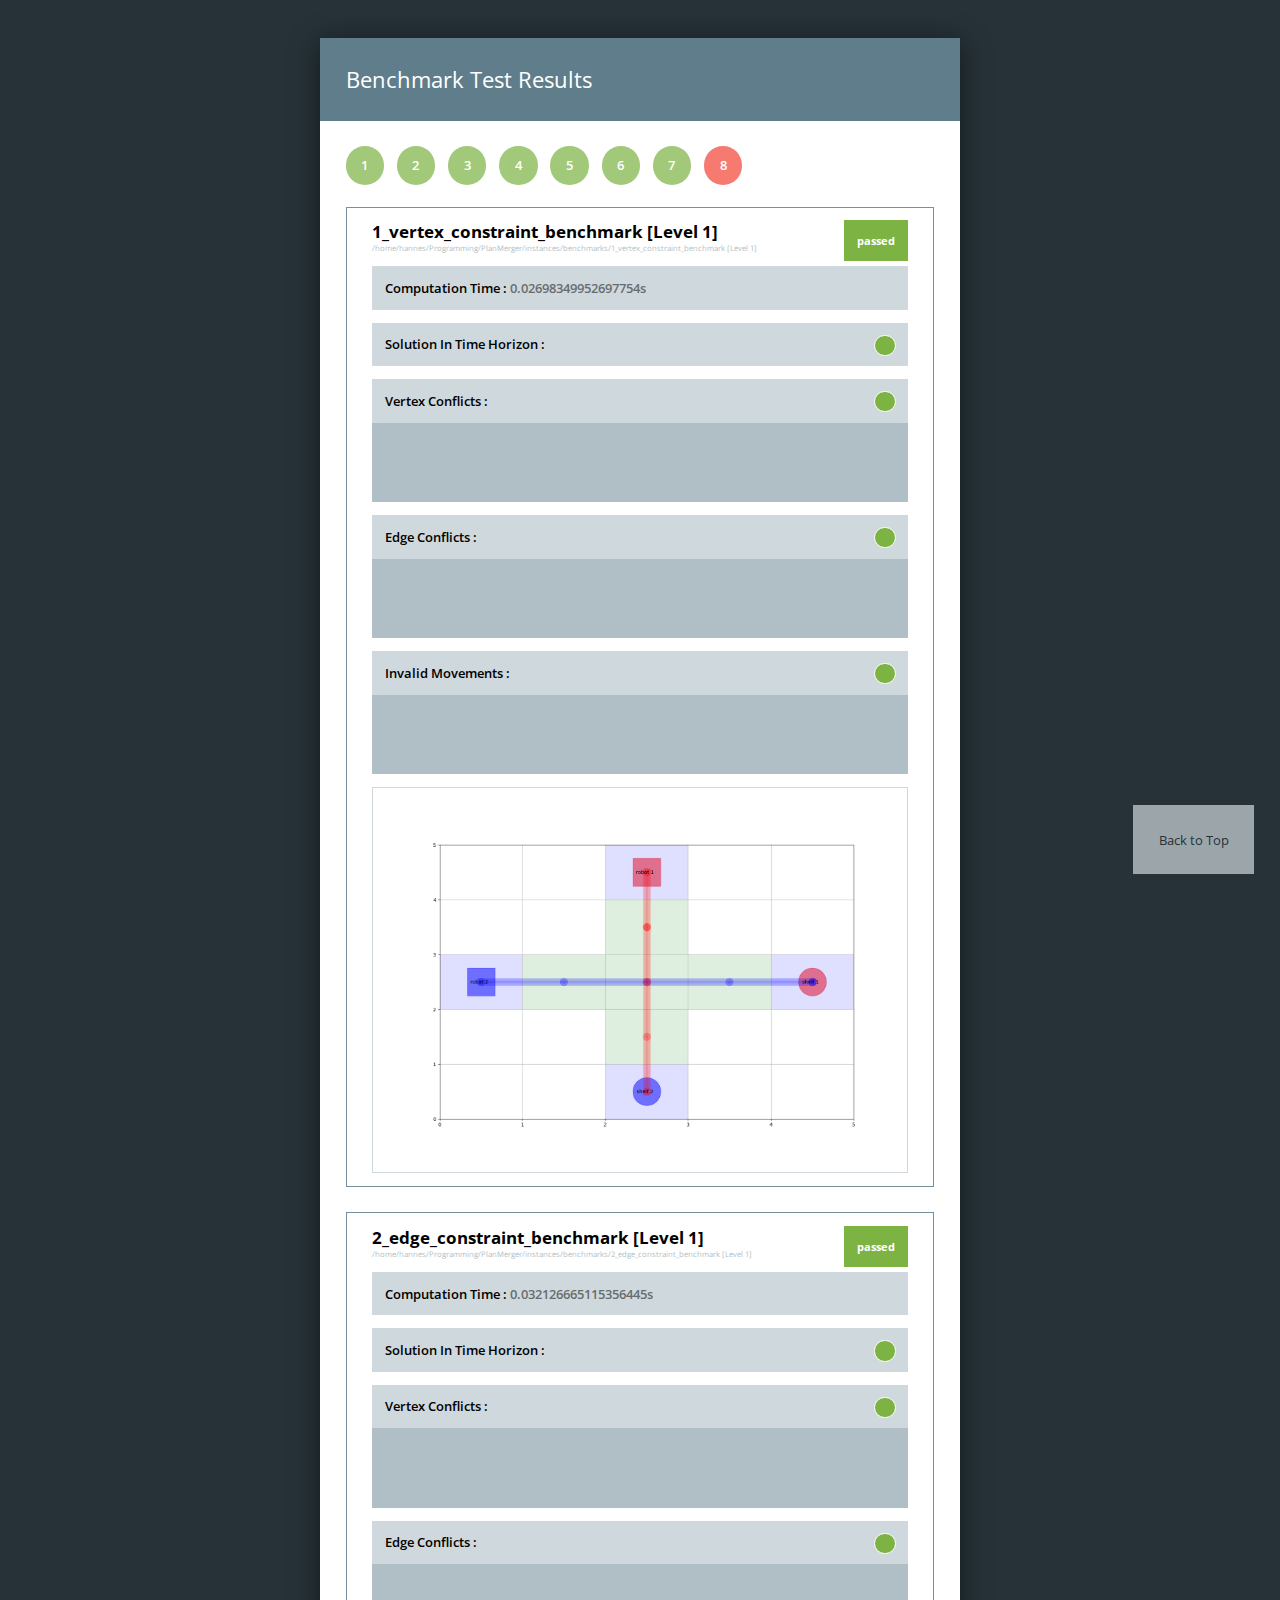
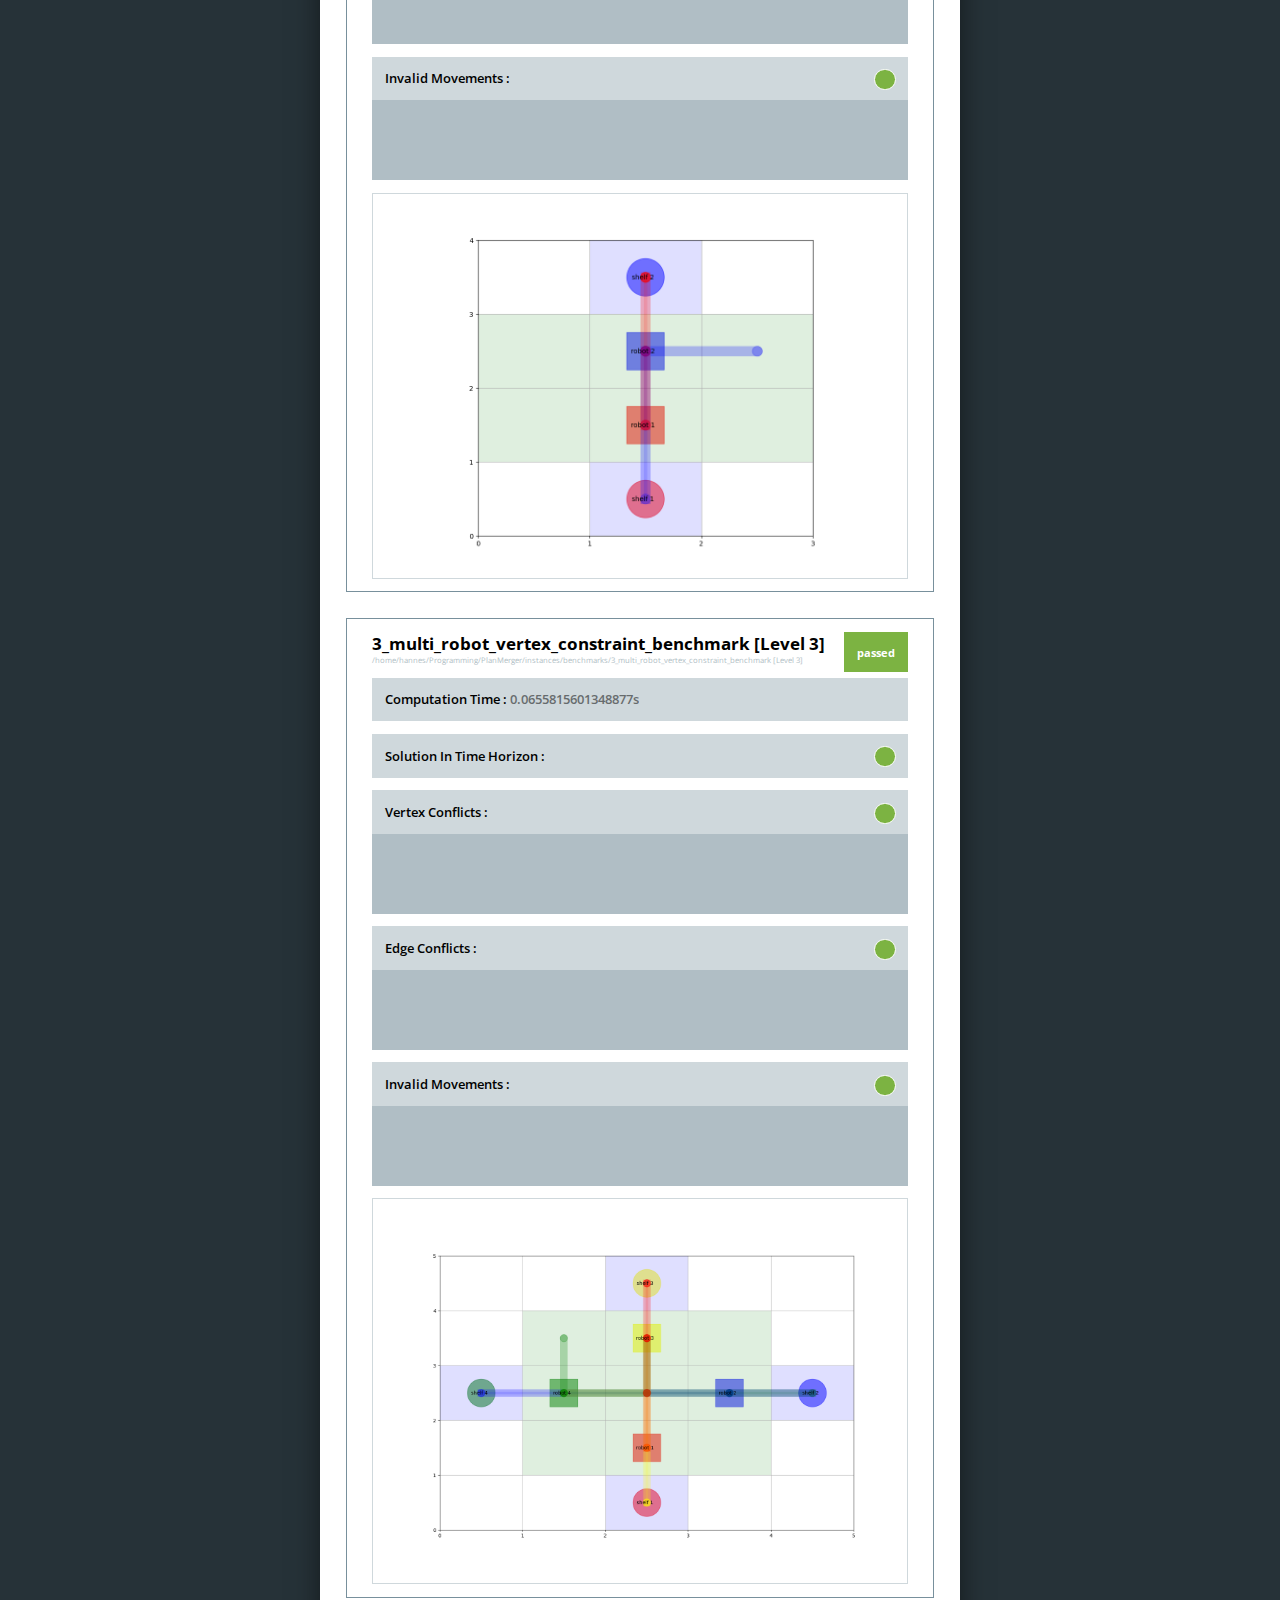
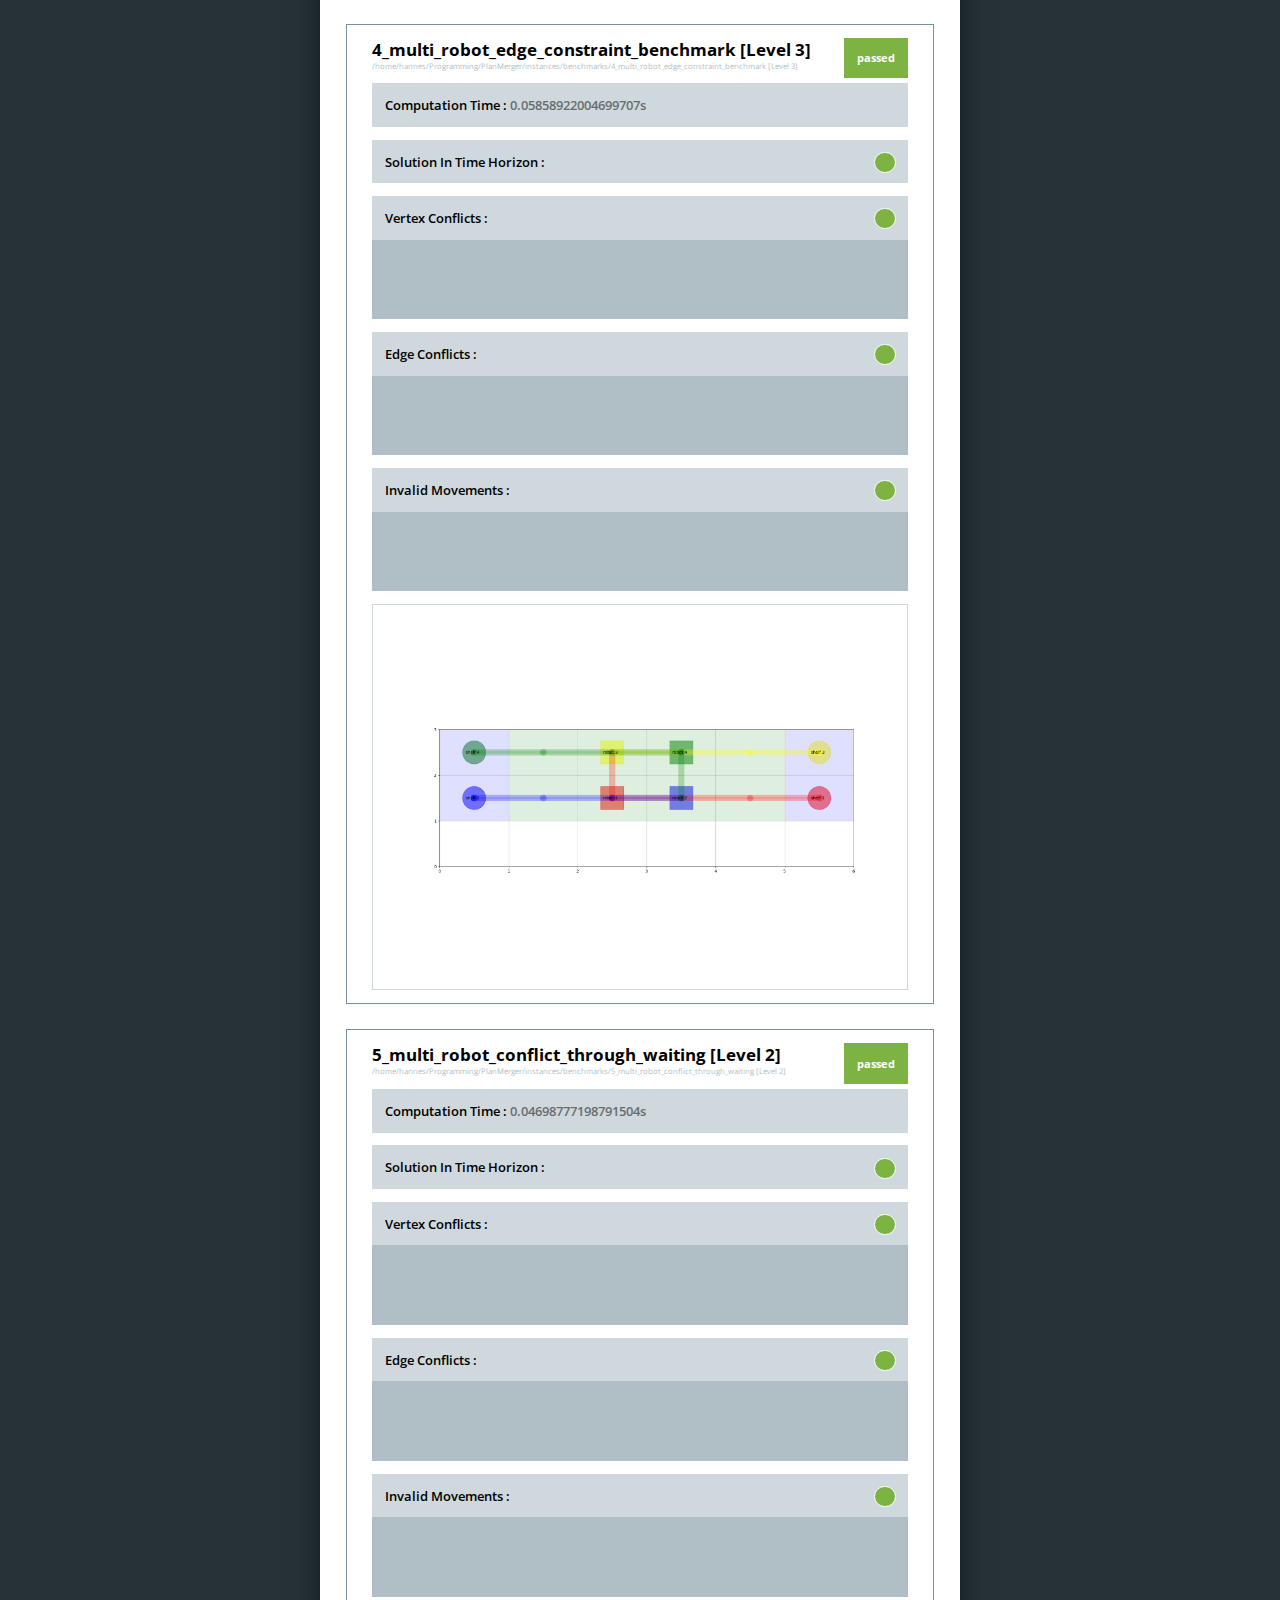
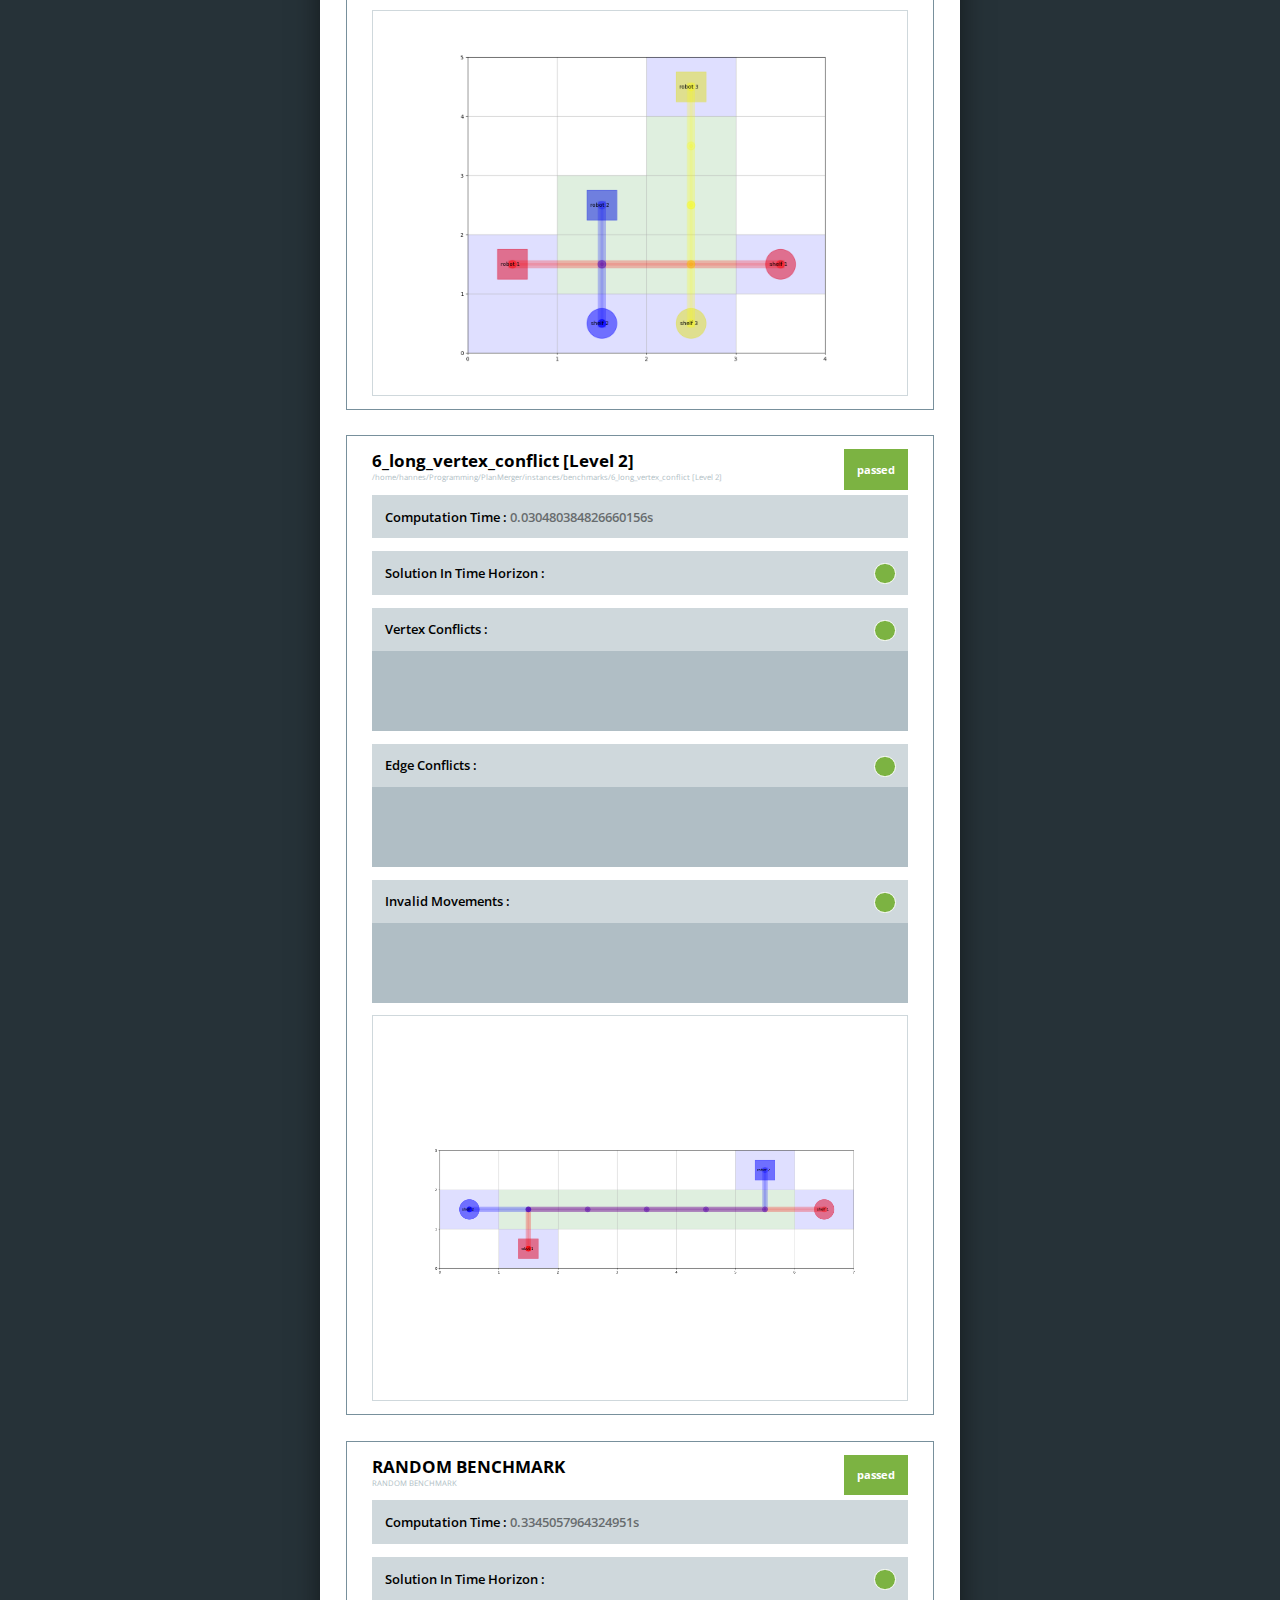
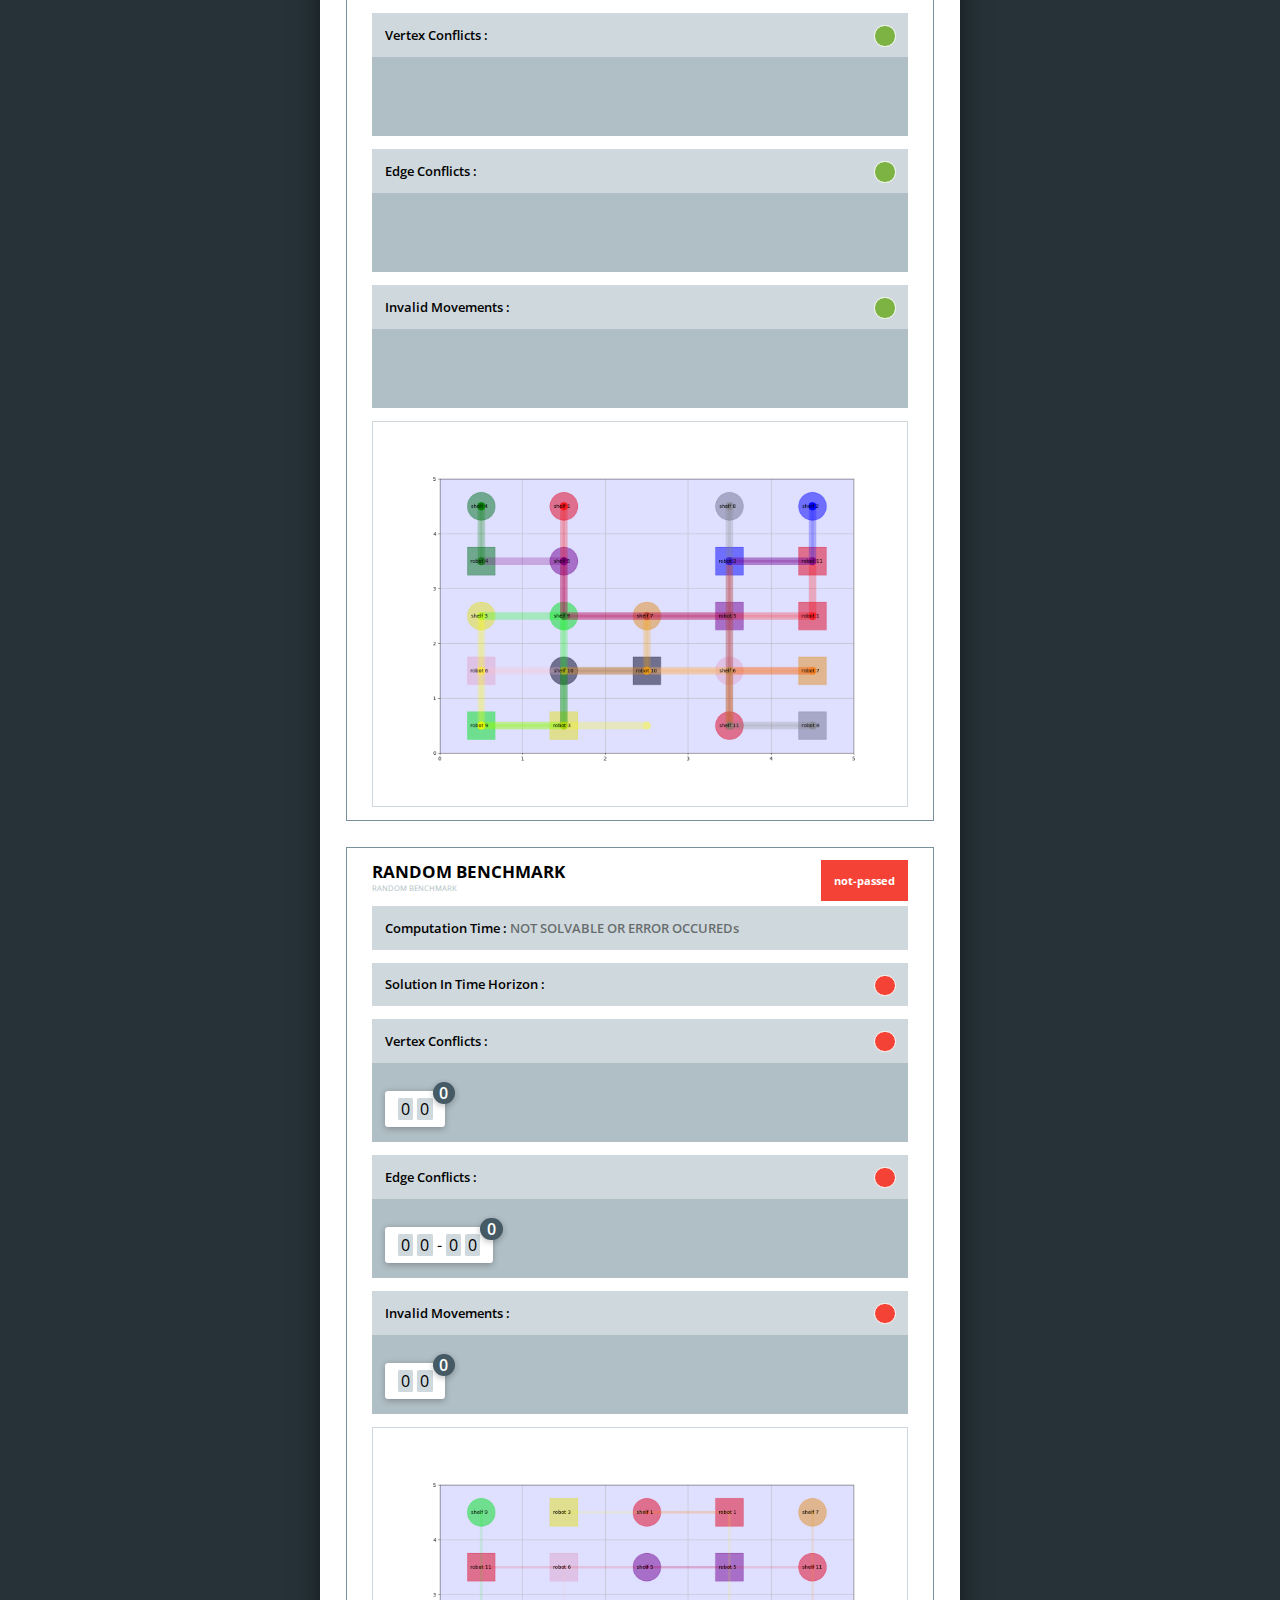
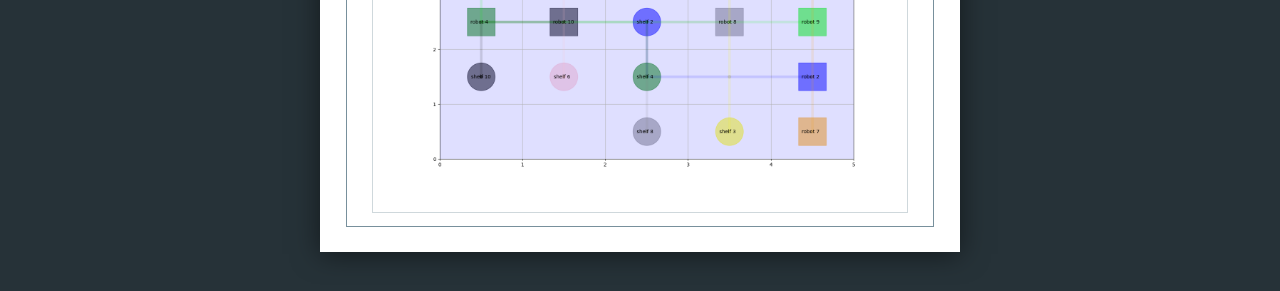
==== scripts/benchmark_engine/output/out.html @ 9d0915b4 "+ Benchmark Engine Update with solver v1.0.2" ====
<!DOCTYPE HTML>
<html>
<head>
    <title>Benchmark Results</title>
    <link rel="preconnect" href="https://fonts.gstatic.com">
    <link href="https://fonts.googleapis.com/css2?family=Open+Sans:wght@300;400;600;700;800&display=swap" rel="stylesheet">
    <style>
        html{
    scroll-behavior: smooth;
}
body{
    margin: 0;
    background-color: #263238;
    font-family: 'Open Sans', sans-serif;
}

.main{
    width: 50vw;
    margin: 3vw auto;
    min-height: 85vh;
    background-color: #fff;
    box-shadow: 0 0.25vw 2vw rgba(0,0,0,0.5);
    overflow: hidden;
}

h1{
    margin: 0;
    padding: 2vw;
    font-weight: 400;
    color: #fff;
    background-color: #607D8B;
    font-size: 1.75vw;
}

.benchmark{
    margin: 2vw;
    border: solid 0.15vw #78909C;
    min-height: 10vw;
    position: relative;
}

.benchmark h2{
    margin: 0;
    padding: 1vw 2vw 0 2vw;
    font-size: 1.3vw;
}

.benchmark h6{
    margin: 0;
    padding: 0 2vw 0 2vw;
    color: #B0BEC5;
    font-size: 0.60vw;
    font-weight: 400;
}

.benchmark h4.outcome{
    position: absolute;
    right: 0;
    top: 0;
    margin: 1vw 2vw;
    padding: 1vw;
    color: #fff;
    font-size: 0.85vw;
}

.passed{
    background-color: #7CB342;
}

.not-passed{
    background-color: #F44336;
}

/*--- QUICK LIST */

.main ul.quick{
    padding: 2vw;
    padding-bottom: 1vw;
    margin: 0;
    list-style-type: none;
}

.main ul.quick li a{
    width: 3vw; 
    height: 3vw;
    float: left;
    margin: 0;
    margin-right: 1vw;
    font-size: 1vw;
    font-weight: 600;
    text-align: center;
    line-height: 3vw;
    border-radius: 50%;
    color: #fff;
    text-decoration: none;
    opacity: 0.7;
    transition: 200ms;
}

.main ul.quick li a:hover{
    opacity: 1;
}

/*--- POSITION */  
.pos{
    position: relative;
    background-color: #fff;
    float: left;
    padding: 0.55vw 1vw;
    margin-right: 1vw;
    border-radius: 0.25vw;
    box-shadow: 0 0.15vw 0.5vw rgba(0,0,0,0.25);
}

.pos .coord{
    background-color: #CFD8DC;
    padding: 0 0.25vw;
    border-radius: 0.125vw;
}

.pos .time{
    position: absolute;
    top: 0;
    right: 0;
    margin-top: -0.75vw;
    margin-right: -0.75vw;
    background-color: #455A64;
    height: 1.75vw;
    width: 1.75vw;
    line-height: 1.75vw;
    text-align: center;
    border-radius: 50%;
    color: #fff;
    font-weight: 600;
    box-shadow: 0 0.15vw 0.5vw rgba(0,0,0,0.25);
}

/*--- CONFLICTS */  

.conflicts{
    margin: 1vw 2vw;
    background-color: #B0BEC5;
    position: relative;
}

.conflicts h3{
    margin: 0;
    font-size: 1.05vw;
    padding: 1vw;
    background-color: #CFD8DC;
    font-weight: 600;
}

.conflicts ul{
    list-style-type: none;
    padding: 1vw;
}

.conflicts ul li{
    float: left;
}

.conflicts .indicator{
    width: 1.5vw;
    height: 1.5vw;
    position: absolute;
    top: 0;
    right: 0;
    margin: 0.95vw;
    border-radius: 50%;
    border: solid 0.15vw #fff;
}

/*--- IMAGE */

.image{
    height: 30vw;
    margin: 1vw 2vw;
    background-size: contain;
    background-repeat: no-repeat;
    background-position: center;
    border: solid 0.15vw #CFD8DC;
    transition: 200ms;
}

.image:hover{
    opacity: 0.7;
    border-color: #263238;
}

/*--- TOP BUTTON */
.top-button{
    position: fixed;
    bottom: 0;
    right: 0;
    text-decoration: none;
    margin: 2vw;
    padding: 2vw;
    color: #263238;
    background-color: #CFD8DC;
    opacity: 0.7;
    transition: 200ms;
    font-size: 1vw;
}

.top-button:hover{
    opacity: 1;
}

#start{
    position: absolute;
    top: 0;
}
    </style>
</head>
<body>
    <div id="start"></div>
    <div class="main">
        <h1>Benchmark Test Results</h1>
        <ul class="quick">
            <li><a class="passed" href="#b1">1</a></li>
<li><a class="passed" href="#b2">2</a></li>
<li><a class="passed" href="#b3">3</a></li>
<li><a class="passed" href="#b4">4</a></li>
<li><a class="passed" href="#b5">5</a></li>
<li><a class="passed" href="#b6">6</a></li>
<li><a class="passed" href="#b7">7</a></li>
<li><a class="not-passed" href="#b8">8</a></li>
        </ul>
        <br>
        <div class="benchmark" id="b1">
    <h2>1_vertex_constraint_benchmark [Level 1]</h2>
    <h6>/home/hannes/Programming/PlanMerger/instances/benchmarks/1_vertex_constraint_benchmark [Level 1]</h6>
    <h4 class="outcome passed">passed</h4>
    <div class="conflicts">
        <h3>Computation Time : <span style="opacity: 0.5">0.02698349952697754s</span></h3>
    </div>
    <div class="conflicts">
        <h3>Solution In Time Horizon :</h3>
        <div class="indicator passed"></div>
    </div>
    <div class="conflicts">
        <h3>Vertex Conflicts :</h3>
        <div class="indicator passed"></div>
        <ul>
            
        </ul>
        <br>
    </div>

    <div class="conflicts">
        <h3>Edge Conflicts :</h3>
        <div class="indicator passed"></div>
        <ul>
            
        </ul>
        <br>
    </div>
    
    <div class="conflicts">
        <h3>Invalid Movements :</h3>
        <div class="indicator passed"></div>
        <ul>
            
        </ul>
        <br>
    </div>

    <a href='imgs/b_0.png' target="_blank"><div class="image" style="background-image: url(imgs/b_0.png)"> </div></a>
</div>
<div class="benchmark" id="b2">
    <h2>2_edge_constraint_benchmark [Level 1]</h2>
    <h6>/home/hannes/Programming/PlanMerger/instances/benchmarks/2_edge_constraint_benchmark [Level 1]</h6>
    <h4 class="outcome passed">passed</h4>
    <div class="conflicts">
        <h3>Computation Time : <span style="opacity: 0.5">0.032126665115356445s</span></h3>
    </div>
    <div class="conflicts">
        <h3>Solution In Time Horizon :</h3>
        <div class="indicator passed"></div>
    </div>
    <div class="conflicts">
        <h3>Vertex Conflicts :</h3>
        <div class="indicator passed"></div>
        <ul>
            
        </ul>
        <br>
    </div>

    <div class="conflicts">
        <h3>Edge Conflicts :</h3>
        <div class="indicator passed"></div>
        <ul>
            
        </ul>
        <br>
    </div>
    
    <div class="conflicts">
        <h3>Invalid Movements :</h3>
        <div class="indicator passed"></div>
        <ul>
            
        </ul>
        <br>
    </div>

    <a href='imgs/b_1.png' target="_blank"><div class="image" style="background-image: url(imgs/b_1.png)"> </div></a>
</div>
<div class="benchmark" id="b3">
    <h2>3_multi_robot_vertex_constraint_benchmark [Level 3]</h2>
    <h6>/home/hannes/Programming/PlanMerger/instances/benchmarks/3_multi_robot_vertex_constraint_benchmark [Level 3]</h6>
    <h4 class="outcome passed">passed</h4>
    <div class="conflicts">
        <h3>Computation Time : <span style="opacity: 0.5">0.0655815601348877s</span></h3>
    </div>
    <div class="conflicts">
        <h3>Solution In Time Horizon :</h3>
        <div class="indicator passed"></div>
    </div>
    <div class="conflicts">
        <h3>Vertex Conflicts :</h3>
        <div class="indicator passed"></div>
        <ul>
            
        </ul>
        <br>
    </div>

    <div class="conflicts">
        <h3>Edge Conflicts :</h3>
        <div class="indicator passed"></div>
        <ul>
            
        </ul>
        <br>
    </div>
    
    <div class="conflicts">
        <h3>Invalid Movements :</h3>
        <div class="indicator passed"></div>
        <ul>
            
        </ul>
        <br>
    </div>

    <a href='imgs/b_2.png' target="_blank"><div class="image" style="background-image: url(imgs/b_2.png)"> </div></a>
</div>
<div class="benchmark" id="b4">
    <h2>4_multi_robot_edge_constraint_benchmark [Level 3]</h2>
    <h6>/home/hannes/Programming/PlanMerger/instances/benchmarks/4_multi_robot_edge_constraint_benchmark [Level 3]</h6>
    <h4 class="outcome passed">passed</h4>
    <div class="conflicts">
        <h3>Computation Time : <span style="opacity: 0.5">0.05858922004699707s</span></h3>
    </div>
    <div class="conflicts">
        <h3>Solution In Time Horizon :</h3>
        <div class="indicator passed"></div>
    </div>
    <div class="conflicts">
        <h3>Vertex Conflicts :</h3>
        <div class="indicator passed"></div>
        <ul>
            
        </ul>
        <br>
    </div>

    <div class="conflicts">
        <h3>Edge Conflicts :</h3>
        <div class="indicator passed"></div>
        <ul>
            
        </ul>
        <br>
    </div>
    
    <div class="conflicts">
        <h3>Invalid Movements :</h3>
        <div class="indicator passed"></div>
        <ul>
            
        </ul>
        <br>
    </div>

    <a href='imgs/b_3.png' target="_blank"><div class="image" style="background-image: url(imgs/b_3.png)"> </div></a>
</div>
<div class="benchmark" id="b5">
    <h2>5_multi_robot_conflict_through_waiting [Level 2]</h2>
    <h6>/home/hannes/Programming/PlanMerger/instances/benchmarks/5_multi_robot_conflict_through_waiting [Level 2]</h6>
    <h4 class="outcome passed">passed</h4>
    <div class="conflicts">
        <h3>Computation Time : <span style="opacity: 0.5">0.04698777198791504s</span></h3>
    </div>
    <div class="conflicts">
        <h3>Solution In Time Horizon :</h3>
        <div class="indicator passed"></div>
    </div>
    <div class="conflicts">
        <h3>Vertex Conflicts :</h3>
        <div class="indicator passed"></div>
        <ul>
            
        </ul>
        <br>
    </div>

    <div class="conflicts">
        <h3>Edge Conflicts :</h3>
        <div class="indicator passed"></div>
        <ul>
            
        </ul>
        <br>
    </div>
    
    <div class="conflicts">
        <h3>Invalid Movements :</h3>
        <div class="indicator passed"></div>
        <ul>
            
        </ul>
        <br>
    </div>

    <a href='imgs/b_4.png' target="_blank"><div class="image" style="background-image: url(imgs/b_4.png)"> </div></a>
</div>
<div class="benchmark" id="b6">
    <h2>6_long_vertex_conflict [Level 2]</h2>
    <h6>/home/hannes/Programming/PlanMerger/instances/benchmarks/6_long_vertex_conflict [Level 2]</h6>
    <h4 class="outcome passed">passed</h4>
    <div class="conflicts">
        <h3>Computation Time : <span style="opacity: 0.5">0.030480384826660156s</span></h3>
    </div>
    <div class="conflicts">
        <h3>Solution In Time Horizon :</h3>
        <div class="indicator passed"></div>
    </div>
    <div class="conflicts">
        <h3>Vertex Conflicts :</h3>
        <div class="indicator passed"></div>
        <ul>
            
        </ul>
        <br>
    </div>

    <div class="conflicts">
        <h3>Edge Conflicts :</h3>
        <div class="indicator passed"></div>
        <ul>
            
        </ul>
        <br>
    </div>
    
    <div class="conflicts">
        <h3>Invalid Movements :</h3>
        <div class="indicator passed"></div>
        <ul>
            
        </ul>
        <br>
    </div>

    <a href='imgs/b_5.png' target="_blank"><div class="image" style="background-image: url(imgs/b_5.png)"> </div></a>
</div>
<div class="benchmark" id="b7">
    <h2>RANDOM BENCHMARK</h2>
    <h6>RANDOM BENCHMARK</h6>
    <h4 class="outcome passed">passed</h4>
    <div class="conflicts">
        <h3>Computation Time : <span style="opacity: 0.5">0.3345057964324951s</span></h3>
    </div>
    <div class="conflicts">
        <h3>Solution In Time Horizon :</h3>
        <div class="indicator passed"></div>
    </div>
    <div class="conflicts">
        <h3>Vertex Conflicts :</h3>
        <div class="indicator passed"></div>
        <ul>
            
        </ul>
        <br>
    </div>

    <div class="conflicts">
        <h3>Edge Conflicts :</h3>
        <div class="indicator passed"></div>
        <ul>
            
        </ul>
        <br>
    </div>
    
    <div class="conflicts">
        <h3>Invalid Movements :</h3>
        <div class="indicator passed"></div>
        <ul>
            
        </ul>
        <br>
    </div>

    <a href='imgs/b_6.png' target="_blank"><div class="image" style="background-image: url(imgs/b_6.png)"> </div></a>
</div>
<div class="benchmark" id="b8">
    <h2>RANDOM BENCHMARK</h2>
    <h6>RANDOM BENCHMARK</h6>
    <h4 class="outcome not-passed">not-passed</h4>
    <div class="conflicts">
        <h3>Computation Time : <span style="opacity: 0.5">NOT SOLVABLE OR ERROR OCCUREDs</span></h3>
    </div>
    <div class="conflicts">
        <h3>Solution In Time Horizon :</h3>
        <div class="indicator not-passed"></div>
    </div>
    <div class="conflicts">
        <h3>Vertex Conflicts :</h3>
        <div class="indicator not-passed"></div>
        <ul>
            <li>
    <div class="pos">
        <span class="coord">0</span>
        <span class="coord">0</span>
        <div class="time">0</div>
    </div>
</li>
        </ul>
        <br>
    </div>

    <div class="conflicts">
        <h3>Edge Conflicts :</h3>
        <div class="indicator not-passed"></div>
        <ul>
            <li>
    <div class="pos">
        <span class="coord">0</span>
        <span class="coord">0</span>
        -
        <span class="coord">0</span>
        <span class="coord">0</span>
        <div class="time">0</div>
    </div>
</li>
        </ul>
        <br>
    </div>
    
    <div class="conflicts">
        <h3>Invalid Movements :</h3>
        <div class="indicator not-passed"></div>
        <ul>
            <li>
    <div class="pos">
        <span class="coord">0</span>
        <span class="coord">0</span>
        <div class="time">0</div>
    </div>
</li>
        </ul>
        <br>
    </div>

    <a href='imgs/b_7.png' target="_blank"><div class="image" style="background-image: url(imgs/b_7.png)"> </div></a>
</div>
    </div>
    <a href="#start" class="top-button">Back to Top</a>
</body>
</html>
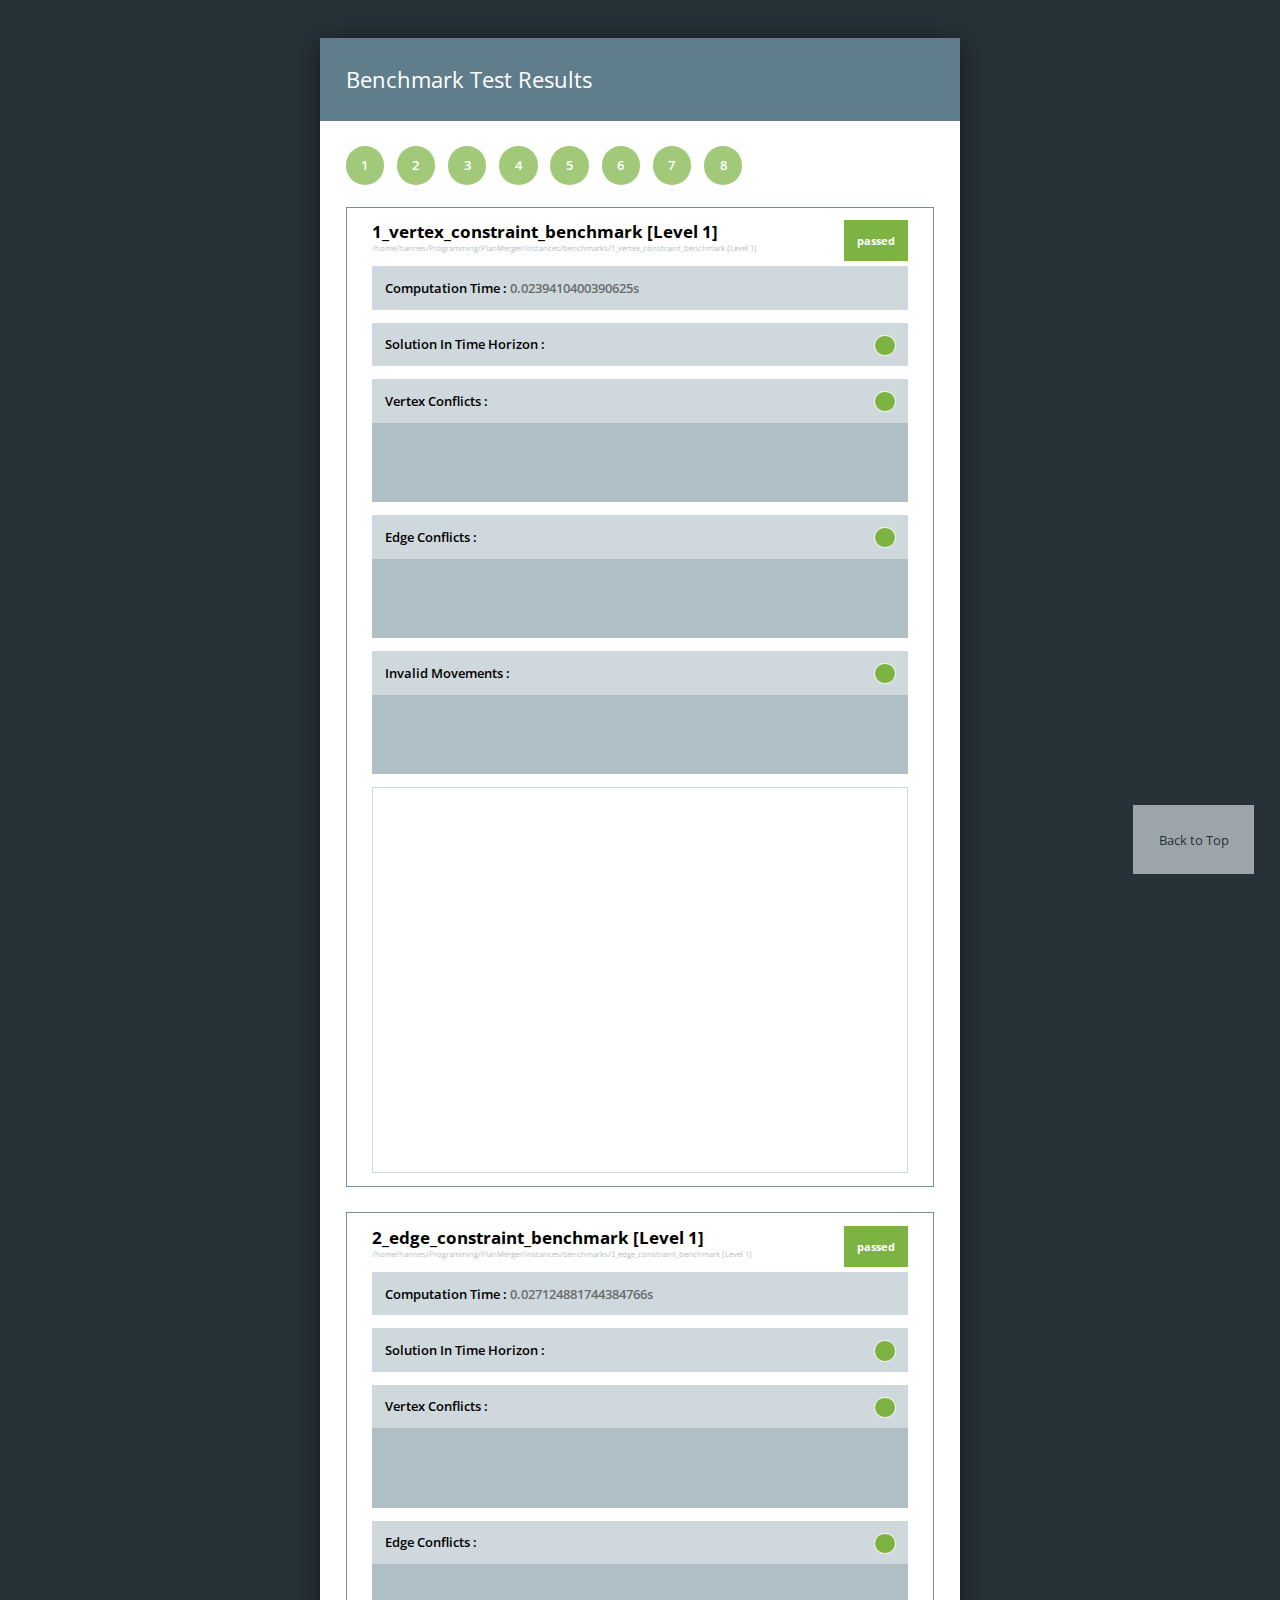
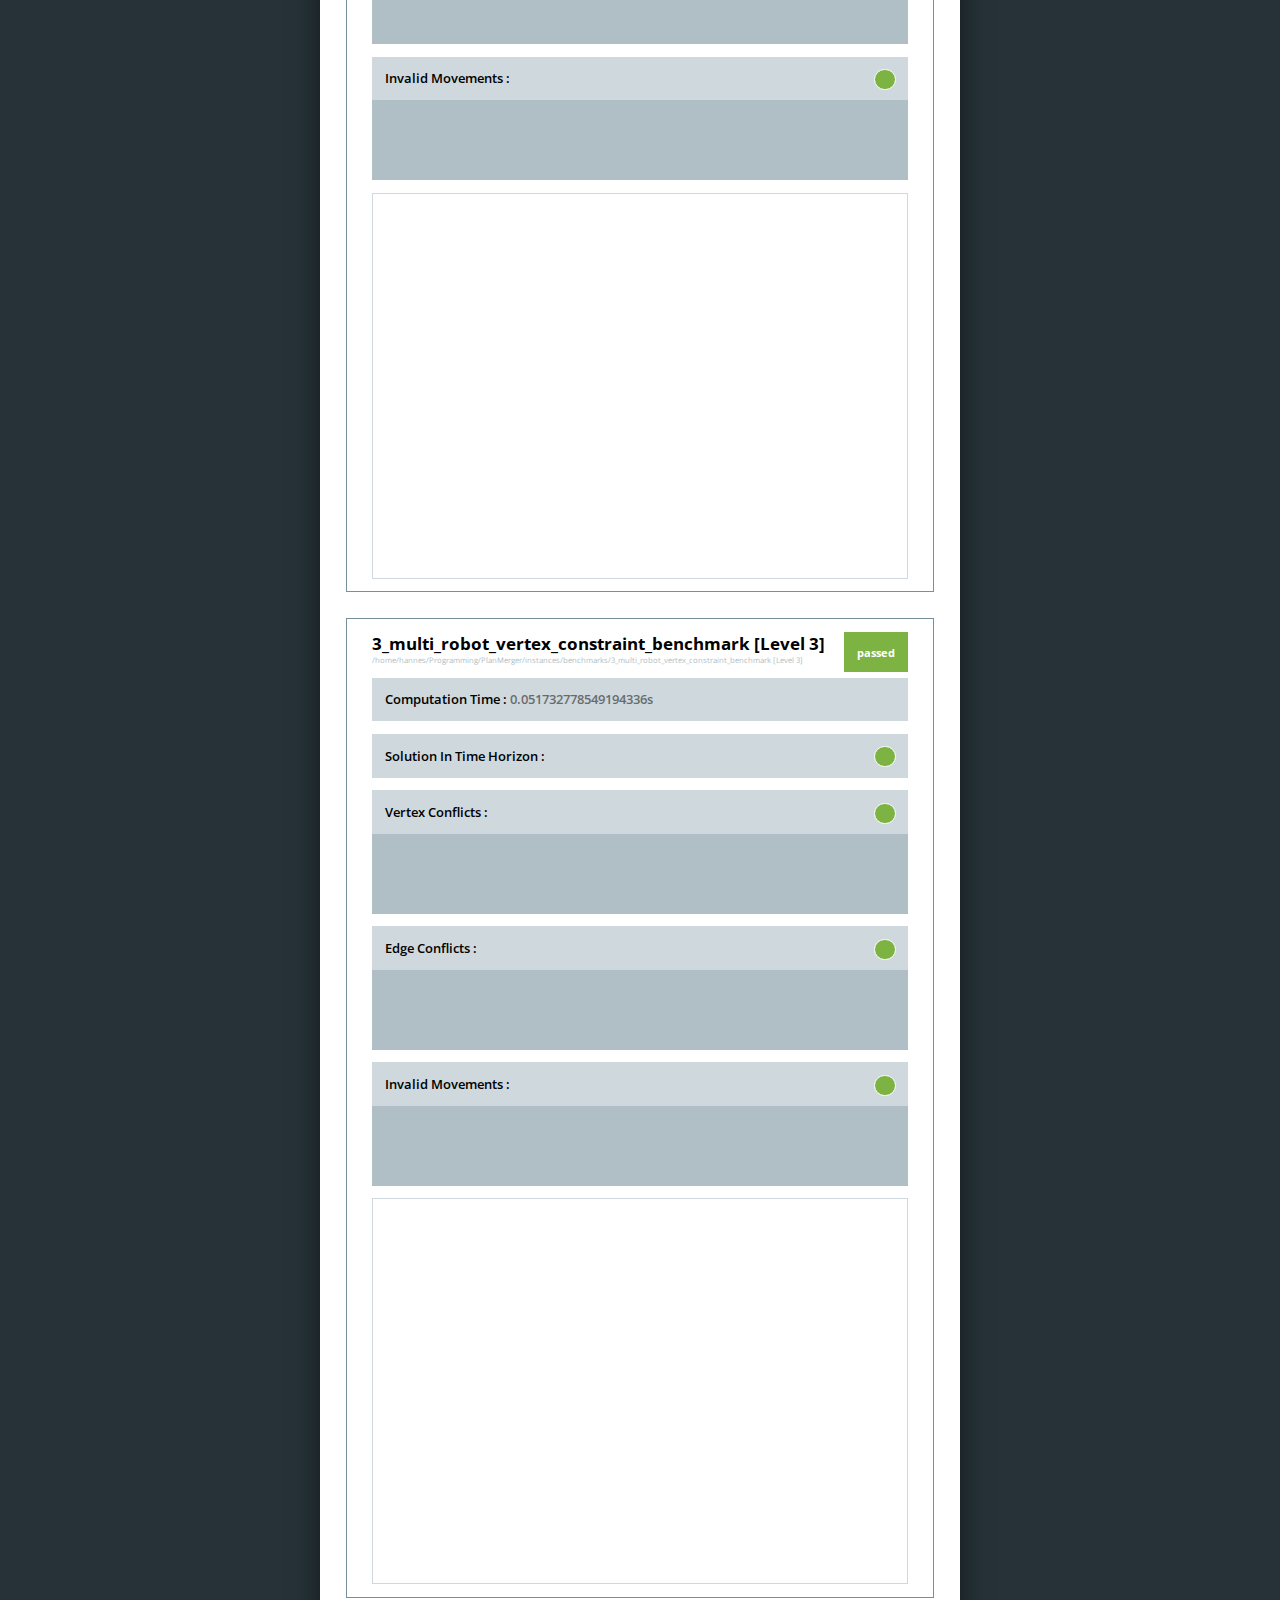
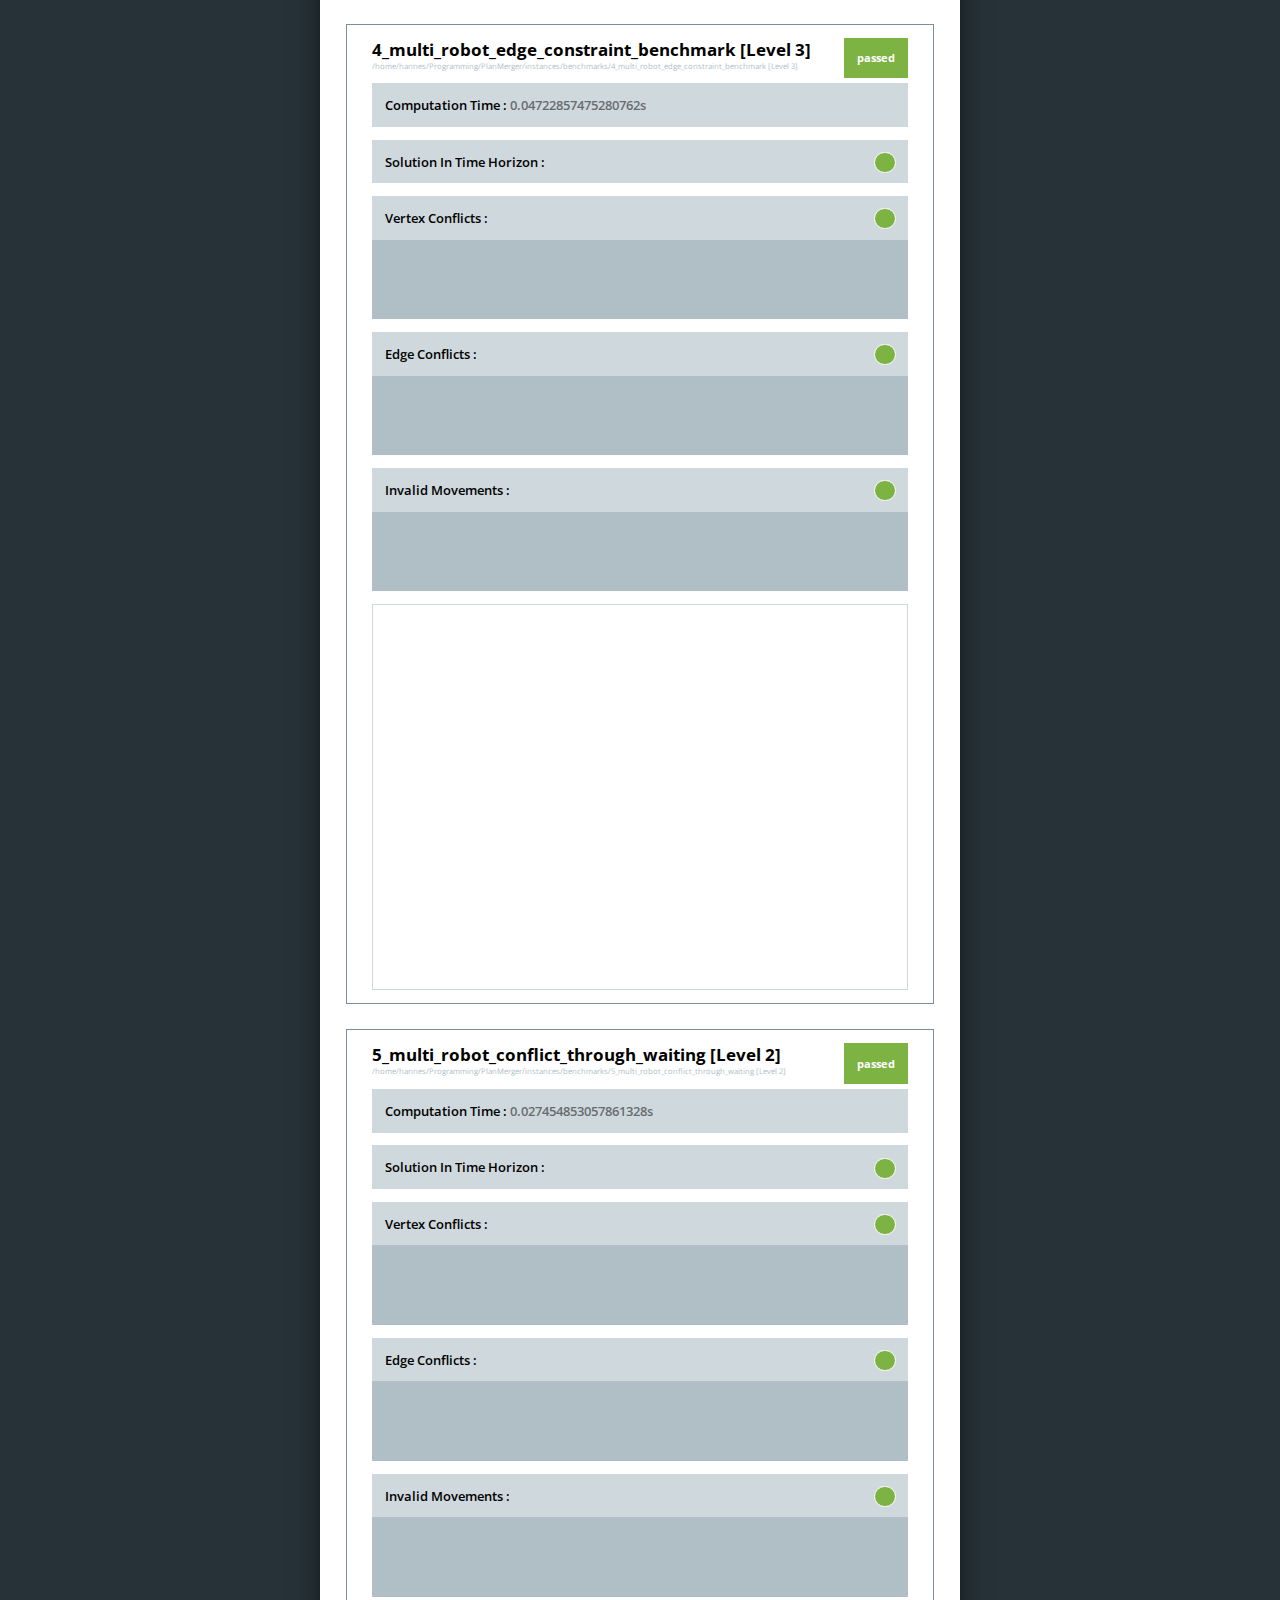
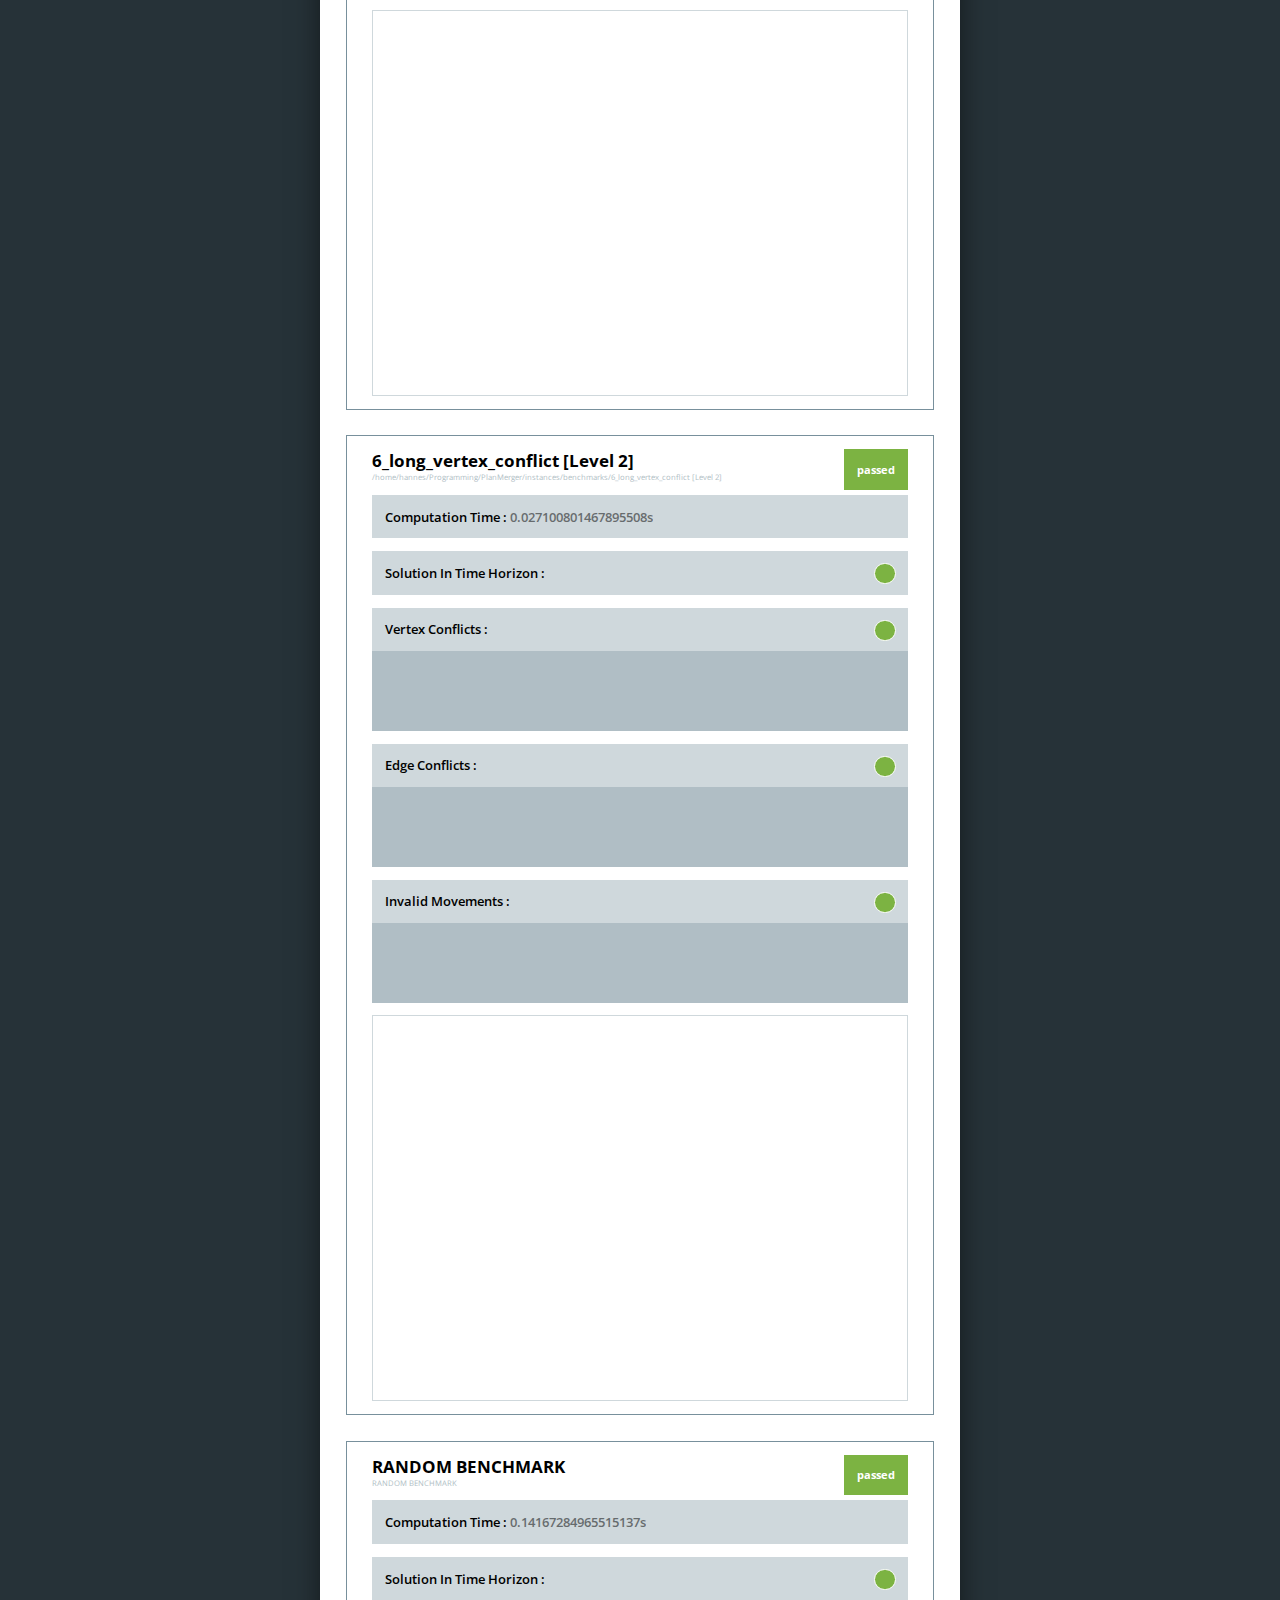
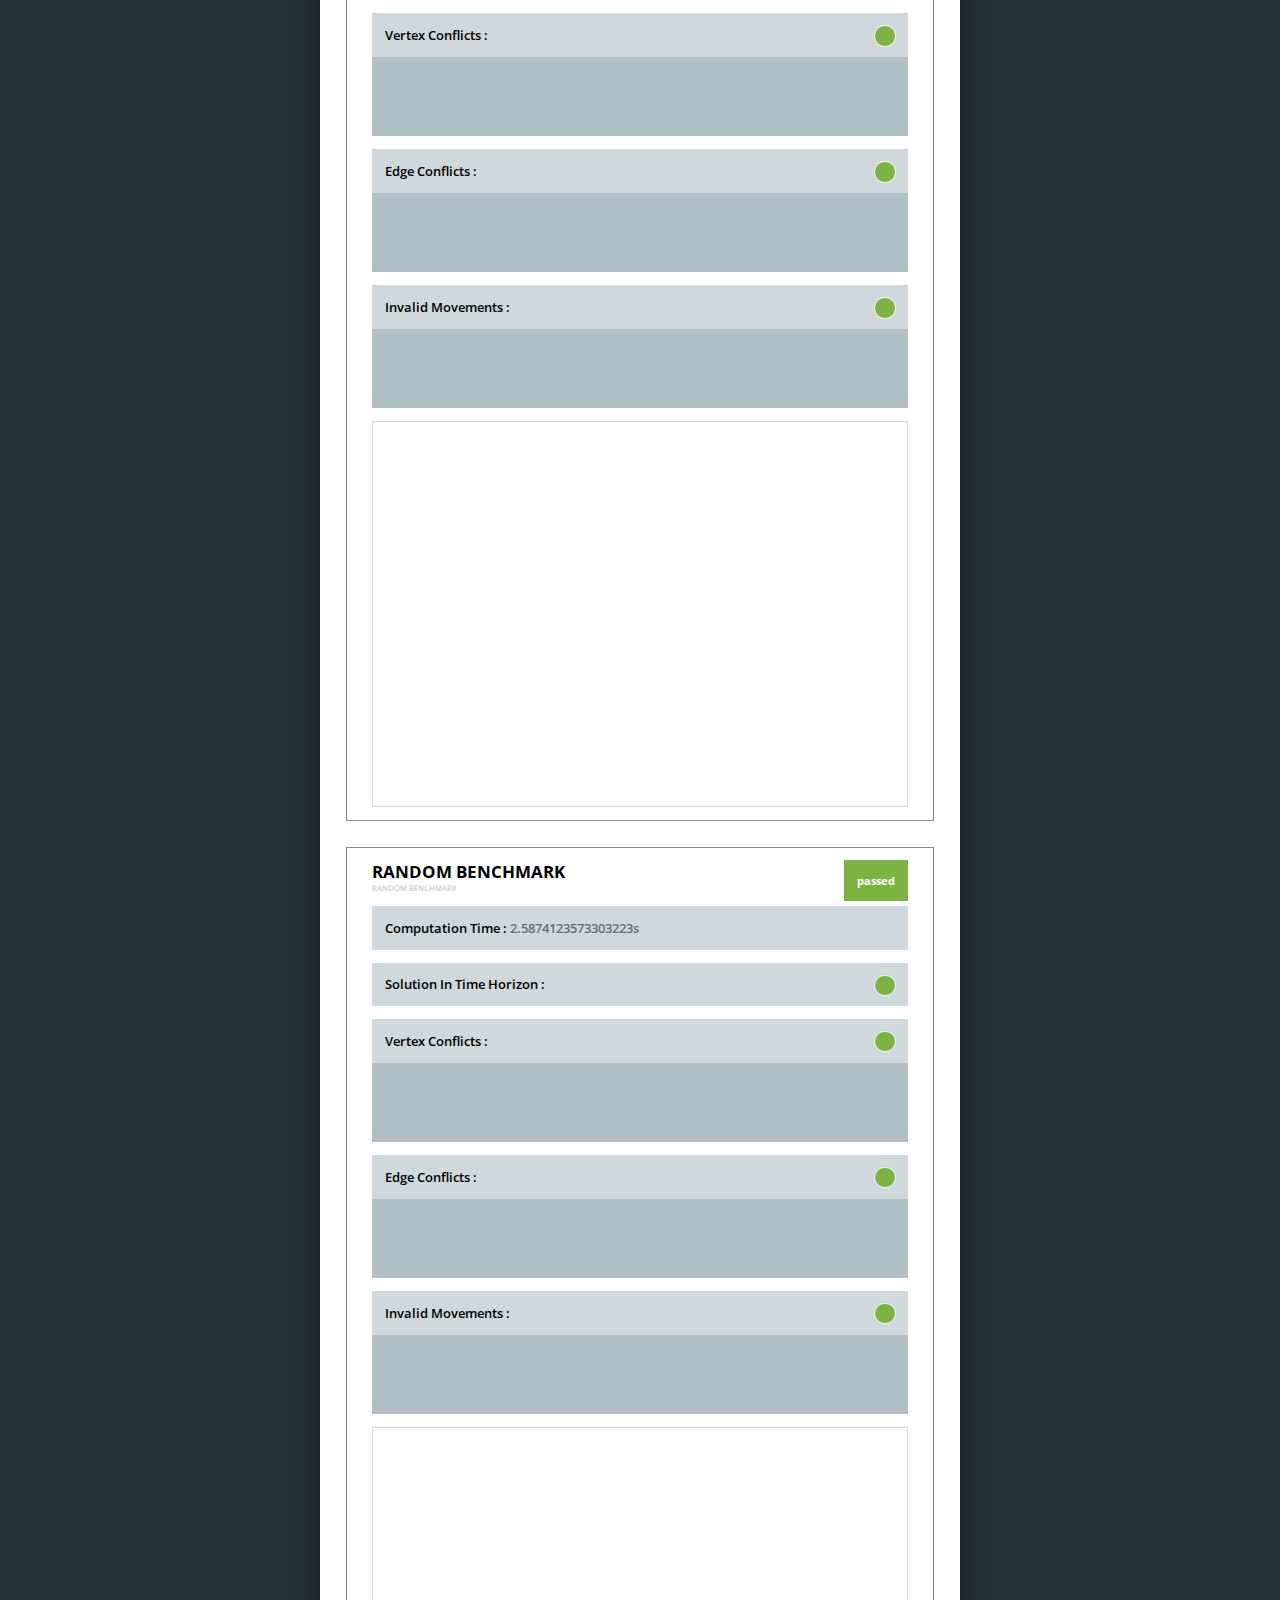
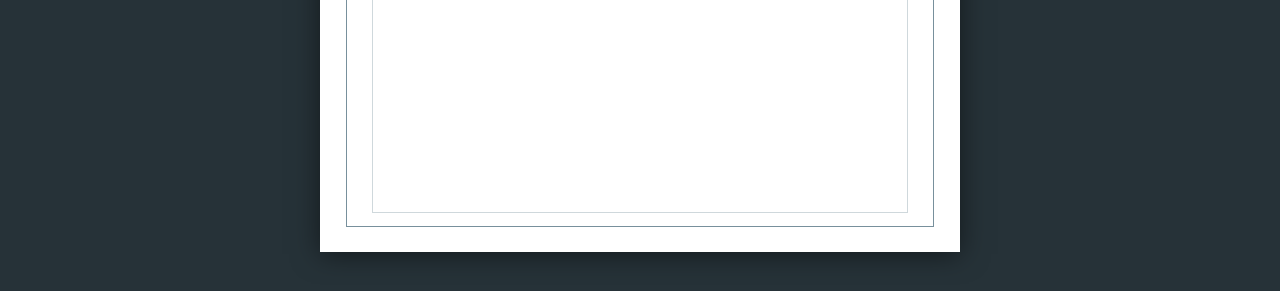
==== commit 3d1f7950: "+ Benchmark Engine v.1.0.3 - further buggs fixed (plan_filling_with_0, ...) - added print_original_p" ====
--- a/scripts/benchmark_engine/output/out.html
+++ b/scripts/benchmark_engine/output/out.html
@@ -225,7 +225,7 @@
 <li><a class="passed" href="#b5">5</a></li>
 <li><a class="passed" href="#b6">6</a></li>
 <li><a class="passed" href="#b7">7</a></li>
-<li><a class="not-passed" href="#b8">8</a></li>
+<li><a class="passed" href="#b8">8</a></li>
         </ul>
         <br>
         <div class="benchmark" id="b1">
@@ -233,7 +233,7 @@
     <h6>/home/hannes/Programming/PlanMerger/instances/benchmarks/1_vertex_constraint_benchmark [Level 1]</h6>
     <h4 class="outcome passed">passed</h4>
     <div class="conflicts">
-        <h3>Computation Time : <span style="opacity: 0.5">0.02698349952697754s</span></h3>
+        <h3>Computation Time : <span style="opacity: 0.5">0.0239410400390625s</span></h3>
     </div>
     <div class="conflicts">
         <h3>Solution In Time Horizon :</h3>
@@ -273,7 +273,7 @@
     <h6>/home/hannes/Programming/PlanMerger/instances/benchmarks/2_edge_constraint_benchmark [Level 1]</h6>
     <h4 class="outcome passed">passed</h4>
     <div class="conflicts">
-        <h3>Computation Time : <span style="opacity: 0.5">0.032126665115356445s</span></h3>
+        <h3>Computation Time : <span style="opacity: 0.5">0.027124881744384766s</span></h3>
     </div>
     <div class="conflicts">
         <h3>Solution In Time Horizon :</h3>
@@ -313,7 +313,7 @@
     <h6>/home/hannes/Programming/PlanMerger/instances/benchmarks/3_multi_robot_vertex_constraint_benchmark [Level 3]</h6>
     <h4 class="outcome passed">passed</h4>
     <div class="conflicts">
-        <h3>Computation Time : <span style="opacity: 0.5">0.0655815601348877s</span></h3>
+        <h3>Computation Time : <span style="opacity: 0.5">0.051732778549194336s</span></h3>
     </div>
     <div class="conflicts">
         <h3>Solution In Time Horizon :</h3>
@@ -353,7 +353,7 @@
     <h6>/home/hannes/Programming/PlanMerger/instances/benchmarks/4_multi_robot_edge_constraint_benchmark [Level 3]</h6>
     <h4 class="outcome passed">passed</h4>
     <div class="conflicts">
-        <h3>Computation Time : <span style="opacity: 0.5">0.05858922004699707s</span></h3>
+        <h3>Computation Time : <span style="opacity: 0.5">0.04722857475280762s</span></h3>
     </div>
     <div class="conflicts">
         <h3>Solution In Time Horizon :</h3>
@@ -393,7 +393,7 @@
     <h6>/home/hannes/Programming/PlanMerger/instances/benchmarks/5_multi_robot_conflict_through_waiting [Level 2]</h6>
     <h4 class="outcome passed">passed</h4>
     <div class="conflicts">
-        <h3>Computation Time : <span style="opacity: 0.5">0.04698777198791504s</span></h3>
+        <h3>Computation Time : <span style="opacity: 0.5">0.027454853057861328s</span></h3>
     </div>
     <div class="conflicts">
         <h3>Solution In Time Horizon :</h3>
@@ -433,7 +433,7 @@
     <h6>/home/hannes/Programming/PlanMerger/instances/benchmarks/6_long_vertex_conflict [Level 2]</h6>
     <h4 class="outcome passed">passed</h4>
     <div class="conflicts">
-        <h3>Computation Time : <span style="opacity: 0.5">0.030480384826660156s</span></h3>
+        <h3>Computation Time : <span style="opacity: 0.5">0.027100801467895508s</span></h3>
     </div>
     <div class="conflicts">
         <h3>Solution In Time Horizon :</h3>
@@ -473,7 +473,7 @@
     <h6>RANDOM BENCHMARK</h6>
     <h4 class="outcome passed">passed</h4>
     <div class="conflicts">
-        <h3>Computation Time : <span style="opacity: 0.5">0.3345057964324951s</span></h3>
+        <h3>Computation Time : <span style="opacity: 0.5">0.14167284965515137s</span></h3>
     </div>
     <div class="conflicts">
         <h3>Solution In Time Horizon :</h3>
@@ -511,58 +511,37 @@
 <div class="benchmark" id="b8">
     <h2>RANDOM BENCHMARK</h2>
     <h6>RANDOM BENCHMARK</h6>
-    <h4 class="outcome not-passed">not-passed</h4>
-    <div class="conflicts">
-        <h3>Computation Time : <span style="opacity: 0.5">NOT SOLVABLE OR ERROR OCCUREDs</span></h3>
-    </div>
-    <div class="conflicts">
-        <h3>Solution In Time Horizon :</h3>
-        <div class="indicator not-passed"></div>
-    </div>
-    <div class="conflicts">
-        <h3>Vertex Conflicts :</h3>
-        <div class="indicator not-passed"></div>
-        <ul>
-            <li>
-    <div class="pos">
-        <span class="coord">0</span>
-        <span class="coord">0</span>
-        <div class="time">0</div>
-    </div>
-</li>
-        </ul>
-        <br>
-    </div>
-
-    <div class="conflicts">
-        <h3>Edge Conflicts :</h3>
-        <div class="indicator not-passed"></div>
-        <ul>
-            <li>
-    <div class="pos">
-        <span class="coord">0</span>
-        <span class="coord">0</span>
-        -
-        <span class="coord">0</span>
-        <span class="coord">0</span>
-        <div class="time">0</div>
-    </div>
-</li>
-        </ul>
-        <br>
-    </div>
-    
-    <div class="conflicts">
-        <h3>Invalid Movements :</h3>
-        <div class="indicator not-passed"></div>
-        <ul>
-            <li>
-    <div class="pos">
-        <span class="coord">0</span>
-        <span class="coord">0</span>
-        <div class="time">0</div>
-    </div>
-</li>
+    <h4 class="outcome passed">passed</h4>
+    <div class="conflicts">
+        <h3>Computation Time : <span style="opacity: 0.5">2.5874123573303223s</span></h3>
+    </div>
+    <div class="conflicts">
+        <h3>Solution In Time Horizon :</h3>
+        <div class="indicator passed"></div>
+    </div>
+    <div class="conflicts">
+        <h3>Vertex Conflicts :</h3>
+        <div class="indicator passed"></div>
+        <ul>
+            
+        </ul>
+        <br>
+    </div>
+
+    <div class="conflicts">
+        <h3>Edge Conflicts :</h3>
+        <div class="indicator passed"></div>
+        <ul>
+            
+        </ul>
+        <br>
+    </div>
+    
+    <div class="conflicts">
+        <h3>Invalid Movements :</h3>
+        <div class="indicator passed"></div>
+        <ul>
+            
         </ul>
         <br>
     </div>
